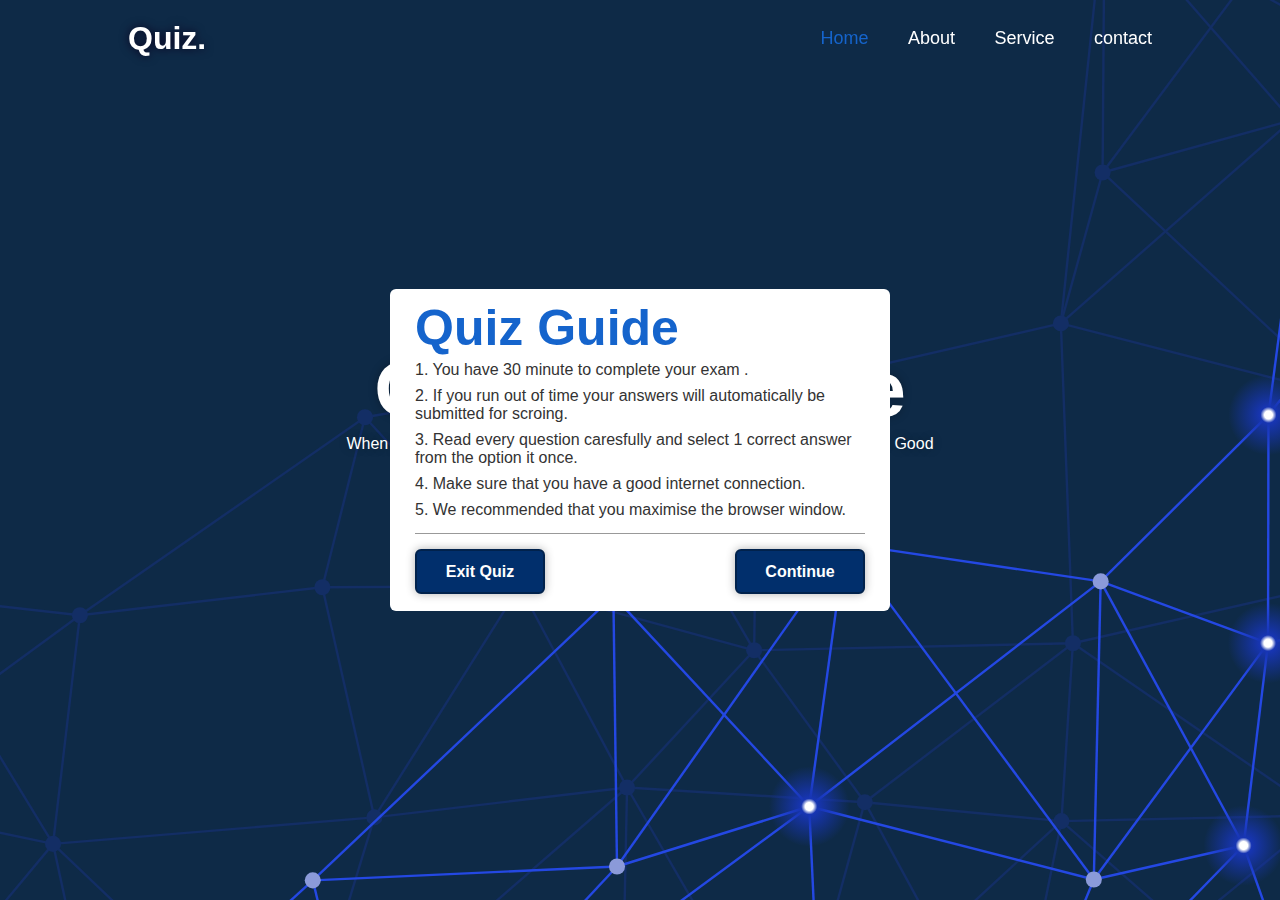
==== index.html @ 22854107 "Home page" ====
<!DOCTYPE html>
<html lang="en">
  <head>
    <meta charset="UTF-8" />
    <meta name="viewport" content="width=device-width, initial-scale=1.0" />
    <title>Saylani quiz-portal</title>
    <link rel="stylesheet" href="style.css" />
  </head>
  <body>
    <main class="main">
      <header class="header">
        <a href="#" class="logo">Quiz.</a>
        <nav class="navbar">
          <a href="#" class="active">Home</a>
          <a href="#">About</a>
          <a href="#">Service</a>
          <a href="#">contact</a>
        </nav>
    </header>
        <section class="home">
          <div class="home-content">
            <h1>Quize Website</h1>
            <p>
             When you're ready,press the blue Start Quize button and the timer will begin. Good Luck!</p>
            <button class="start-btn">Start Quize</button>
          </div>
        </section>
    </main>
    <div class="poppup-info">
        <h2>Quiz Guide</h2>
        <span class="info">1. You have 30 minute to complete your exam .</span>
        <span class="info">2. If you run out of time your answers will automatically be submitted for scroing.</span>
        <span class="info">3. Read every question caresfully and select 1 correct answer from the option it once. </span>
        <span class="info">4. Make sure that you have  a good internet connection.</span>
        <span class="info">5. We recommended that you maximise the browser window. </span>
        <div class="btn-group">
          <button class="info-btn exit-btn">Exit Quiz</button>
          <a href="#" class="info-btn continue-btn">Continue</a>
        </div>
    </div>

    <script src="index.js"></script>
    <script src="question.js"></script>
  </body>
</html>
---- style.css ----
*{
    margin: 0;
    padding: 0;
    box-sizing: border-box;
    font-family: 'poppins',sans-serif;
}
body{
    color: #fff;
}
.header{
    position: fixed;
    top: 0;
    left: 0;
    width: 100%;
    padding: 20px 10%;
    background-color:transparent;
    display: flex;
    justify-content: space-between;
    align-items: center;
    z-index: 100;
}
.logo{
    font-size: 32px;
    color: #fff;
    text-decoration: none;
    font-weight: 700;
    filter: drop-shadow(0 0 5px #09001d);
}
.navbar a{
    font-size: 18px;
    text-decoration: none;
    font-weight: 500;
    color: #fff;
    margin-left: 35px;
    transition: 0.3s;
}
.navbar a:hover,
.navbar a.active{
    color: #1564cc;
}
.main{
    min-height: 100vh;
    background: url(images/background.svg) no-repeat;
    background-size: cover;
    background-position: center;
}
.home{
    height: 100vh;
    width: 100%;
    display: flex;
    justify-content: center;
    align-items: center;
}
.home-content{
    max-width: 600px;
    display: flex;
flex-direction: column;
    align-items: center;
}
.home-content h1{
    font-size: 78px;
    font-weight: 700px;
    text-shadow: 0 0 10px rgba(0,0,0,0.3);
}
.home-content p{
    font-size: 16px;
    text-align: center;
    text-shadow: 0 0 10px rgba(0,0,0,0.3);
    margin-bottom: 30px;
}
.home-content .start-btn{
    width: 190px;
    height: 55px;
    background-color: #01224c;
    border: 2px solid #a0a0a0 ;
    outline: none;
    border-radius: 6px;
    box-shadow: 0 0 10px  #01224c;
    font-size: 18px;
    color: #fff;
    letter-spacing: 1px;
    font-weight: 600;
    cursor: pointer;
    transition: 0.3s;
}
.home-content .start-btn:hover{
    background: rgba(221, 160, 221, 0.292);
    box-shadow: none;
}
.poppup-info{
    position: absolute;
    top: 50%;
    left: 50%;
    transform: translate(-50% , -50%);
    width: 500px;
    background: #fff;
    border-radius: 6px;
    padding: 10px 25px;
}
.poppup-info h2{
    font-size: 50px;
    color:  #1564cc;
}
.poppup-info .info{
    display: inline-block;
    font-size: 16px;
    color: #333;
    font-weight: 500;
    margin: 4px 0;
}
.poppup-info .btn-group{
    display: flex;
    justify-content: space-between;
    align-items: center;
    border-top: 1px solid #999;
    margin-top: 10px ;
    padding: 15px 0 7px ;
}
.poppup-info .btn-group .info-btn{
    display: inline-flex;
    justify-content: center;
    align-items: center;
    width: 130px;
    height: 45px;
    color: #fff;
background: #012f6c;
    border: 2px solid  #01224c ;
    outline: none;
    border-radius: 6px;
    cursor: pointer;
    font-size: 16px;
    font-weight: 600;
    box-shadow: 0 0 10px rgba(0,0,0,0.3);
}
.poppup-info .btn-group .info-btn:hover{
    background: #1f5cad;
}
.poppup-info .btn-group .continue-btn{
    text-decoration: none;
}
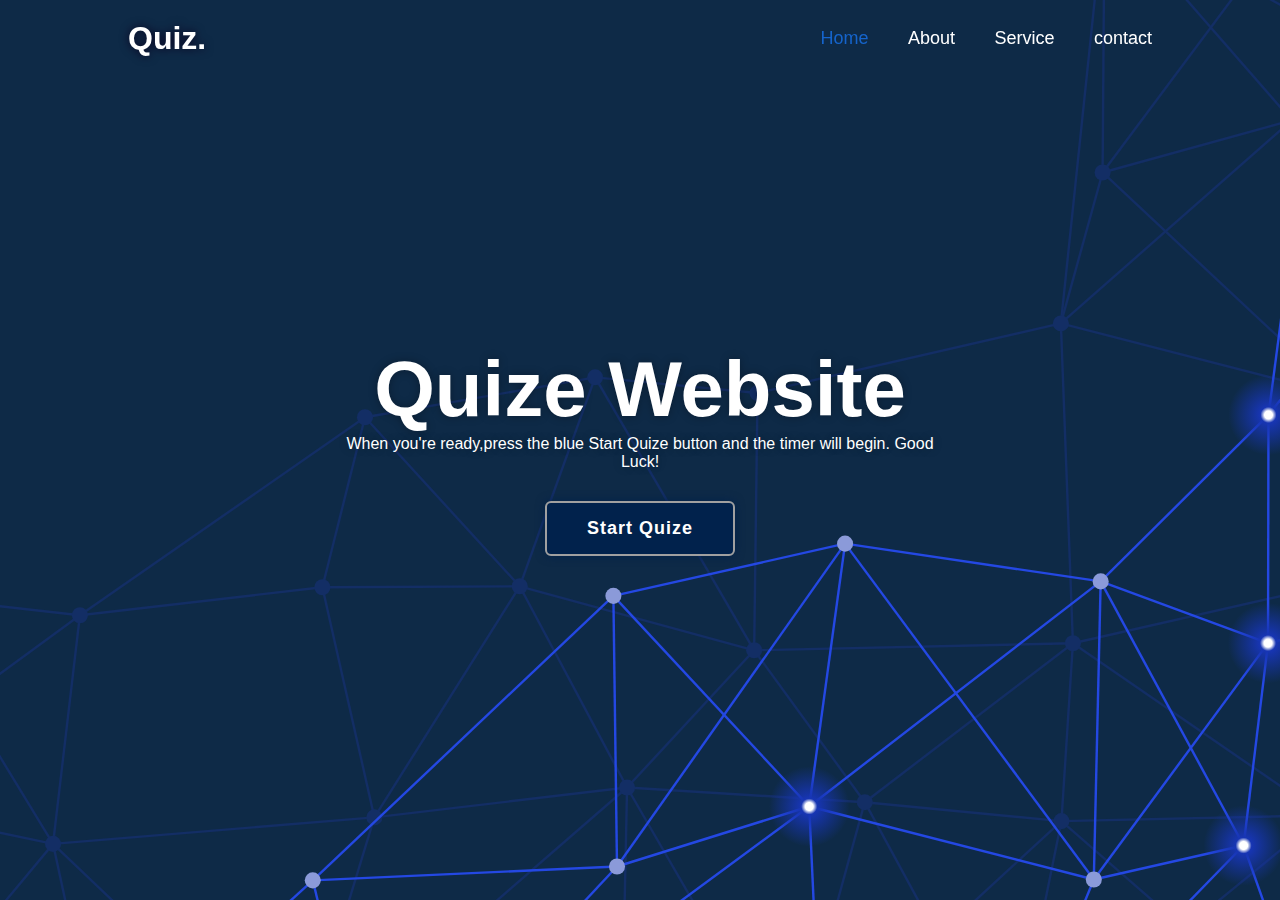
==== commit 397aea04: "popup" ====
--- a/index.html
+++ b/index.html
@@ -26,7 +26,7 @@
           </div>
         </section>
     </main>
-    <div class="poppup-info">
+    <div class="popup-info">
         <h2>Quiz Guide</h2>
         <span class="info">1. You have 30 minute to complete your exam .</span>
         <span class="info">2. If you run out of time your answers will automatically be submitted for scroing.</span>
@@ -39,7 +39,7 @@
         </div>
     </div>
 
-    <script src="index.js"></script>
-    <script src="question.js"></script>
+
+    <script src="script.js"></script>
   </body>
 </html>
--- a/style.css
+++ b/style.css
@@ -87,28 +87,38 @@
     background: rgba(221, 160, 221, 0.292);
     box-shadow: none;
 }
-.poppup-info{
+.popup-info{
     position: absolute;
     top: 50%;
     left: 50%;
-    transform: translate(-50% , -50%);
+    transform: translate(-50% , -50%) scale(.9);
     width: 500px;
     background: #fff;
     border-radius: 6px;
     padding: 10px 25px;
+    opacity: 0;
+    pointer-events: none;
+    transition: .3s ease;
+    display: none;
 }
-.poppup-info h2{
+.popup-info .active{
+    display: block;
+    opacity: 1;
+    pointer-events: auto;
+    transform: translate(-50% , -50%) scale(1); 
+}
+.popup-info h2{
     font-size: 50px;
     color:  #1564cc;
 }
-.poppup-info .info{
+.popup-info .info{
     display: inline-block;
     font-size: 16px;
     color: #333;
     font-weight: 500;
     margin: 4px 0;
 }
-.poppup-info .btn-group{
+.popup-info .btn-group{
     display: flex;
     justify-content: space-between;
     align-items: center;
@@ -116,14 +126,14 @@
     margin-top: 10px ;
     padding: 15px 0 7px ;
 }
-.poppup-info .btn-group .info-btn{
+.popup-info .btn-group .info-btn{
     display: inline-flex;
     justify-content: center;
     align-items: center;
     width: 130px;
     height: 45px;
     color: #fff;
-background: #012f6c;
+    background: #012f6c;
     border: 2px solid  #01224c ;
     outline: none;
     border-radius: 6px;
@@ -131,10 +141,17 @@
     font-size: 16px;
     font-weight: 600;
     box-shadow: 0 0 10px rgba(0,0,0,0.3);
+    transition: 0.5s;
+    text-decoration: none;
 }
-.poppup-info .btn-group .info-btn:hover{
-    background: #1f5cad;
+.popup-info .btn-group .info-btn:nth-child(1){
+    background: transparent;
+    color: #01224c;
 }
-.poppup-info .btn-group .continue-btn{
-    text-decoration: none;
+.popup-info .btn-group .info-btn:nth-child(1):hover{
+    background: #01224c;
+    color: #fff;
+}
+.popup-info .btn-group .info-btn:nth-child(2):hover{
+    background: #01224c;
 }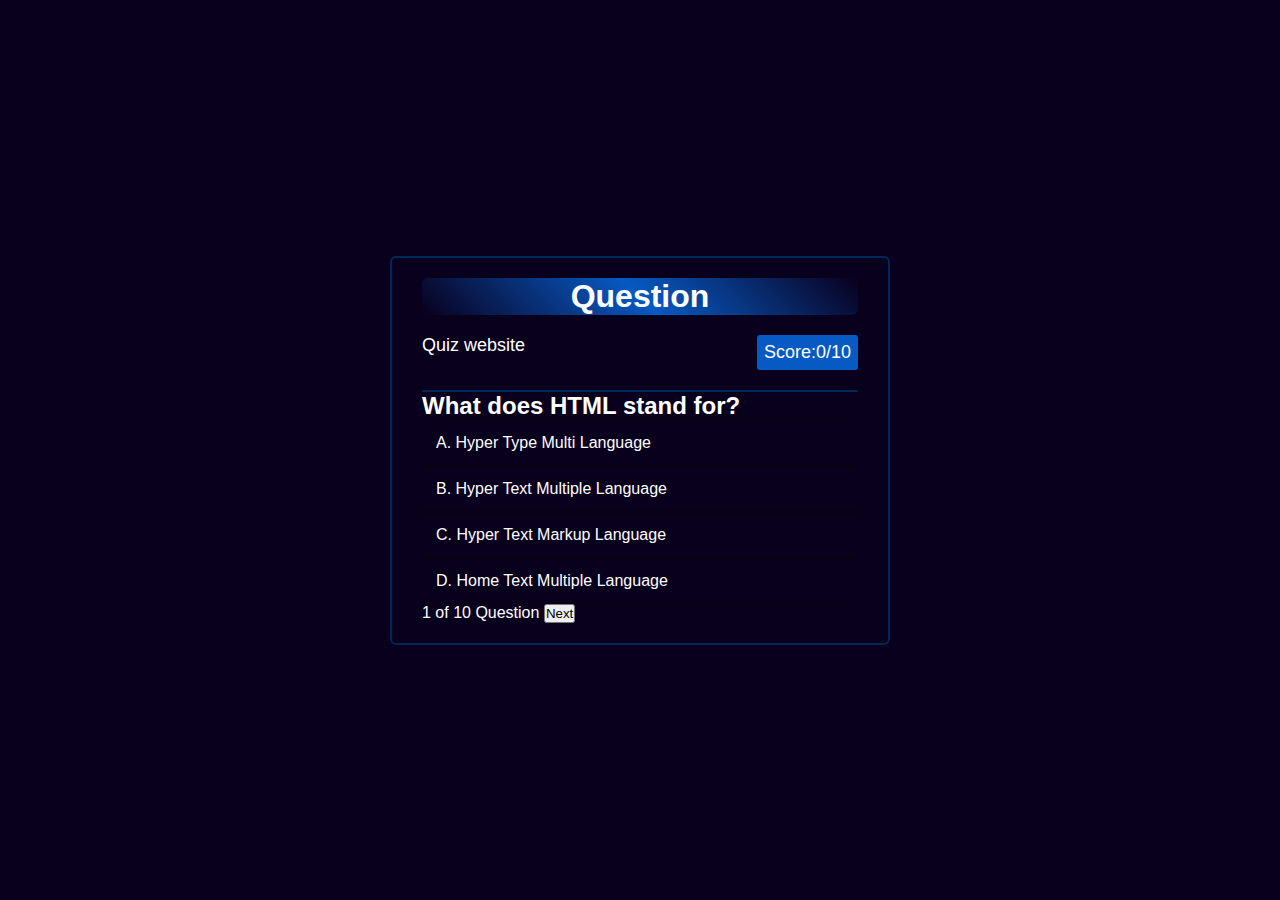
==== commit 89e36873: "score 0/10" ====
--- a/index.html
+++ b/index.html
@@ -17,6 +17,35 @@
           <a href="#">contact</a>
         </nav>
     </header>
+    <div class="container">
+      <section class="quiz-section">
+        <div class="quiz-box">
+          <h1>Question</h1>
+          <div class="quiz-header">
+            <span>Quiz website </span>
+            <span class="header-score">Score:0/10 </span>
+          </div>
+          <h2 class="question-text">What does HTML stand for?</h2>
+          <div class="option-list">
+            <div class="option">
+              <span>A. Hyper Type Multi Language</span>
+            </div>
+            <div class="option">
+              <span>B. Hyper Text Multiple Language</span>
+            </div>
+            <div class="option">
+              <span>C. Hyper Text Markup Language</span>
+            </div>
+            <div class="option">
+              <span>D. Home Text Multiple Language</span>
+            </div>
+          </div>
+          <div class="quiz-footer">
+            <span class="question-total">1 of 10 Question</span>
+            <button class="next">Next</button>
+          </div>
+        </div>
+      </section>
         <section class="home">
           <div class="home-content">
             <h1>Quize Website</h1>
@@ -25,6 +54,7 @@
             <button class="start-btn">Start Quize</button>
           </div>
         </section>
+      </div>
     </main>
     <div class="popup-info">
         <h2>Quiz Guide</h2>
--- a/style.css
+++ b/style.css
@@ -6,6 +6,8 @@
 }
 body{
     color: #fff;
+    background: black;
+    overflow: hidden;
 }
 .header{
     position: fixed;
@@ -43,9 +45,21 @@
     background: url(images/background.svg) no-repeat;
     background-size: cover;
     background-position: center;
+    pointer-events: auto;
+    transition: .3s ease;
+}
+.main.active{
+    filter: blur(15px);
+    pointer-events: none;
+}
+.container{
+    display: flex;
+    height: 100vh;
+    width: 200%;
 }
 .home{
-    height: 100vh;
+    position: relative;
+    left: -50%;
     width: 100%;
     display: flex;
     justify-content: center;
@@ -96,14 +110,12 @@
     background: #fff;
     border-radius: 6px;
     padding: 10px 25px;
-    opacity: 0;
+    display: none;
     pointer-events: none;
     transition: .3s ease;
-    display: none;
 }
 .popup-info .active{
     display: block;
-    opacity: 1;
     pointer-events: auto;
     transform: translate(-50% , -50%) scale(1); 
 }
@@ -154,4 +166,62 @@
 }
 .popup-info .btn-group .info-btn:nth-child(2):hover{
     background: #01224c;
+}
+.quiz-section{
+    position: relative;
+    /* left: -50%; */
+    left: 0;
+    width: 100%;
+    background: #09001d;
+    display: flex;
+    justify-content: center;
+    align-items: center;
+    z-index: 100;
+    transition: .8s ease-in-out;
+    transition-delay: .25s;
+}
+.quiz-section.active{
+    left: 0;
+}
+.quiz-section .quiz-box{
+    position: relative;
+    width: 500px;
+    background: transparent;
+    border: 2px solid #00275a;
+    border-radius: 6px;
+    display: flex;
+    flex-direction: column;
+    padding: 20px 30px;
+}
+.quiz-box h1{
+    font-size: 32px;
+    text-align: center;
+    background: linear-gradient(45deg, transparent, #0759c3, transparent);
+    border-radius: 6px;
+}
+.quiz-box .quiz-header{
+    display: flex;
+    justify-content: space-between;
+    text-align: center;
+    padding: 20px 0;
+    border-bottom: 2px solid #00275a;
+}
+.quiz-header span{
+    font-size: 18px;
+    font-weight: 500;
+}
+.quiz-header .header-score{
+    background: #0759c3;
+    border-radius: 3px;
+    padding: 7px;
+}
+.quiz-box .question-text{
+    font-size: 24px;
+    font-weight: 600;
+}
+.option-list .option{
+    width: 100%;
+    padding: 12px;
+    background: transparent;
+    border: 2px solid rgba(0,0,0,0.2);
 }